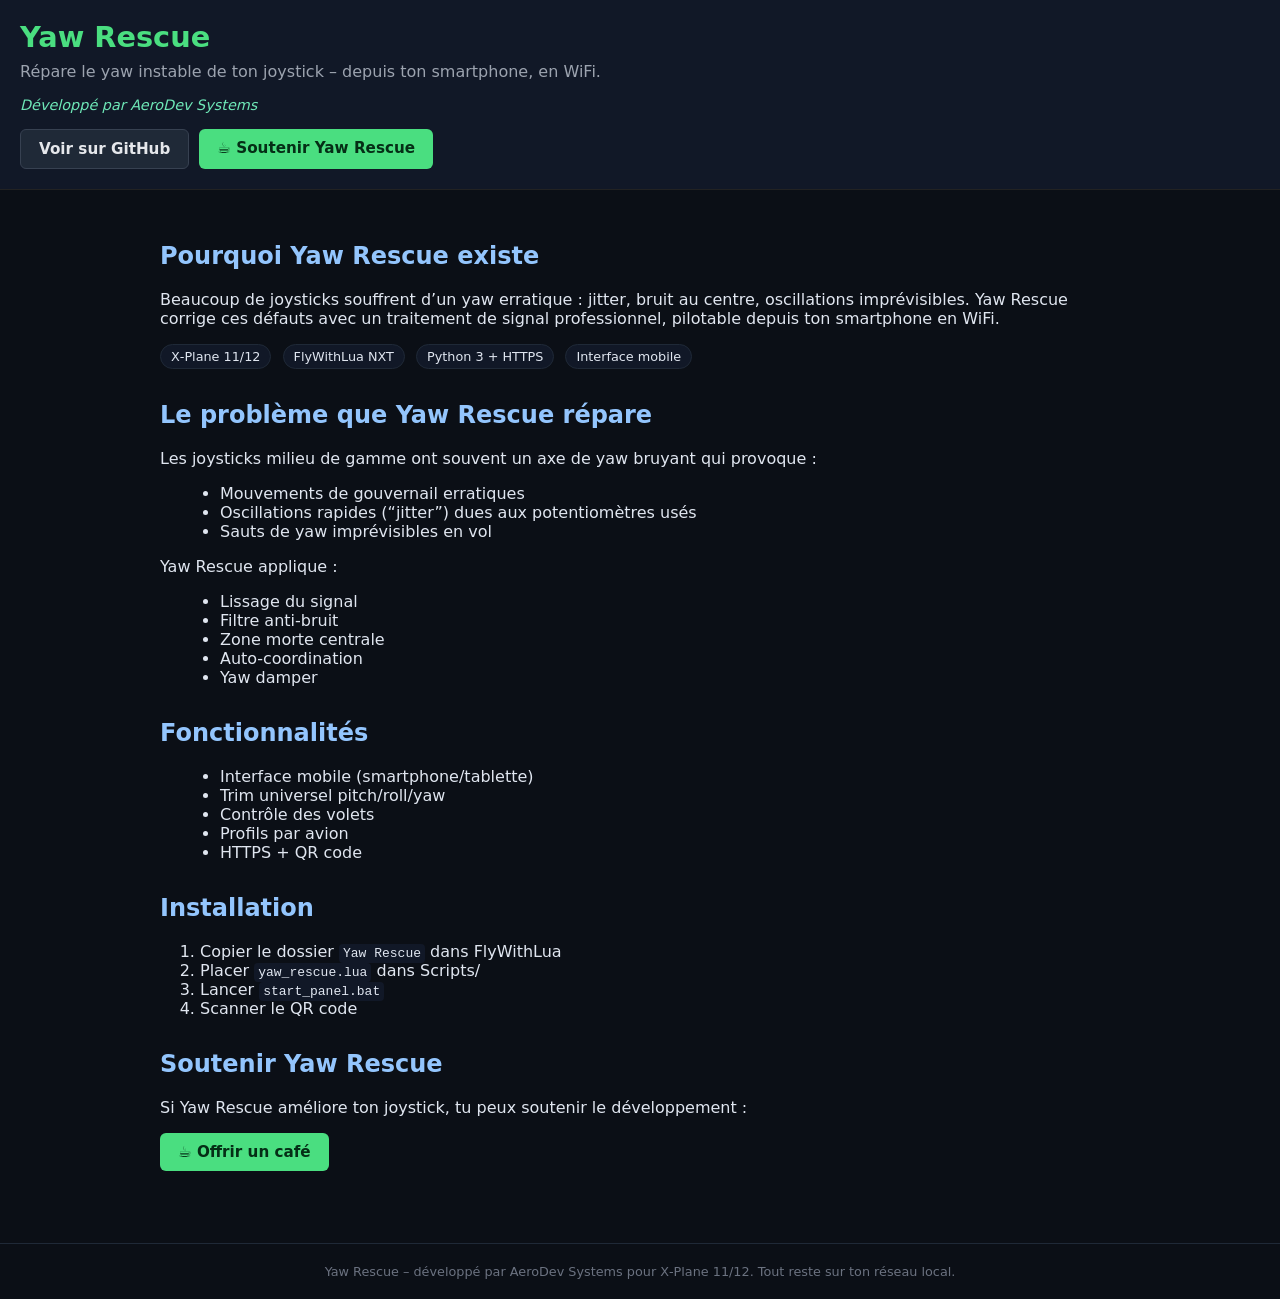
==== aerodev-yawrescue.html @ 23e7c1c9 "Add files via upload" ====
<!DOCTYPE html>
<html lang="fr">
<head>
  <meta charset="UTF-8">
  <title>Yaw Rescue – Répare le Yaw de ton Joystick</title>
  <meta name="viewport" content="width=device-width, initial-scale=1">
  <style>
    body { background:#0b0f16; color:#e0e6f0; font-family:system-ui, sans-serif; margin:0; }
    header { padding:20px; border-bottom:1px solid #222; background:#111827; }
    h1 { margin:0; font-size:1.8rem; color:#4ade80; }
    h2 { margin-top:2rem; color:#93c5fd; }
    .tagline { margin-top:8px; color:#9ca3af; }
    .devbrand { margin-top:4px; font-size:0.9rem; color:#6ee7b7; font-style:italic; }
    main { max-width:960px; margin:0 auto; padding:20px; }
    section { margin-bottom:32px; }
    .btn-row { margin-top:16px; display:flex; flex-wrap:wrap; gap:10px; }
    .btn {
      display:inline-block; padding:10px 18px; border-radius:6px;
      text-decoration:none; font-weight:600; font-size:0.95rem;
    }
    .btn-primary { background:#4ade80; color:#052e16; }
    .btn-secondary { background:#1f2937; color:#e5e7eb; border:1px solid #374151; }
    .pill { display:inline-block; padding:4px 10px; border-radius:999px;
      background:#111827; border:1px solid #1f2937; font-size:0.8rem; margin-right:6px;
    }
    ul { margin-left:20px; }
    code { background:#111827; padding:2px 4px; border-radius:4px; }
    footer { padding:20px; text-align:center; font-size:0.8rem; color:#6b7280; border-top:1px solid #1f2937; margin-top:20px; }
  </style>
</head>
<body>
<header>
  <h1>Yaw Rescue</h1>
  <p class="tagline">Répare le yaw instable de ton joystick – depuis ton smartphone, en WiFi.</p>
  <p class="devbrand">Développé par AeroDev Systems</p>
  <div class="btn-row">
    <a href="https://github.com/nonodev38/yaw-rescue" class="btn btn-secondary">Voir sur GitHub</a>
    <a href="https://buymeacoffee.com/aerodevsystems" class="btn btn-primary">☕ Soutenir Yaw Rescue</a>
  </div>
</header>
<main>

<section>
  <h2>Pourquoi Yaw Rescue existe</h2>
  <p>Beaucoup de joysticks souffrent d’un yaw erratique : jitter, bruit au centre, oscillations imprévisibles. Yaw Rescue corrige ces défauts avec un traitement de signal professionnel, pilotable depuis ton smartphone en WiFi.</p>
  <div>
    <span class="pill">X‑Plane 11/12</span>
    <span class="pill">FlyWithLua NXT</span>
    <span class="pill">Python 3 + HTTPS</span>
    <span class="pill">Interface mobile</span>
  </div>
</section>

<section>
  <h2>Le problème que Yaw Rescue répare</h2>
  <p>Les joysticks milieu de gamme ont souvent un axe de yaw bruyant qui provoque :</p>
  <ul>
    <li>Mouvements de gouvernail erratiques</li>
    <li>Oscillations rapides (“jitter”) dues aux potentiomètres usés</li>
    <li>Sauts de yaw imprévisibles en vol</li>
  </ul>
  <p>Yaw Rescue applique :</p>
  <ul>
    <li>Lissage du signal</li>
    <li>Filtre anti‑bruit</li>
    <li>Zone morte centrale</li>
    <li>Auto‑coordination</li>
    <li>Yaw damper</li>
  </ul>
</section>

<section>
  <h2>Fonctionnalités</h2>
  <ul>
    <li>Interface mobile (smartphone/tablette)</li>
    <li>Trim universel pitch/roll/yaw</li>
    <li>Contrôle des volets</li>
    <li>Profils par avion</li>
    <li>HTTPS + QR code</li>
  </ul>
</section>

<section>
  <h2>Installation</h2>
  <ol>
    <li>Copier le dossier <code>Yaw Rescue</code> dans FlyWithLua</li>
    <li>Placer <code>yaw_rescue.lua</code> dans Scripts/</li>
    <li>Lancer <code>start_panel.bat</code></li>
    <li>Scanner le QR code</li>
  </ol>
</section>

<section>
  <h2>Soutenir Yaw Rescue</h2>
  <p>Si Yaw Rescue améliore ton joystick, tu peux soutenir le développement :</p>
  <a href="https://buymeacoffee.com/aerodevsystems" class="btn btn-primary">☕ Offrir un café</a>
</section>

</main>
<footer>
  Yaw Rescue – développé par AeroDev Systems pour X‑Plane 11/12. Tout reste sur ton réseau local.
</footer>
</body>
</html>
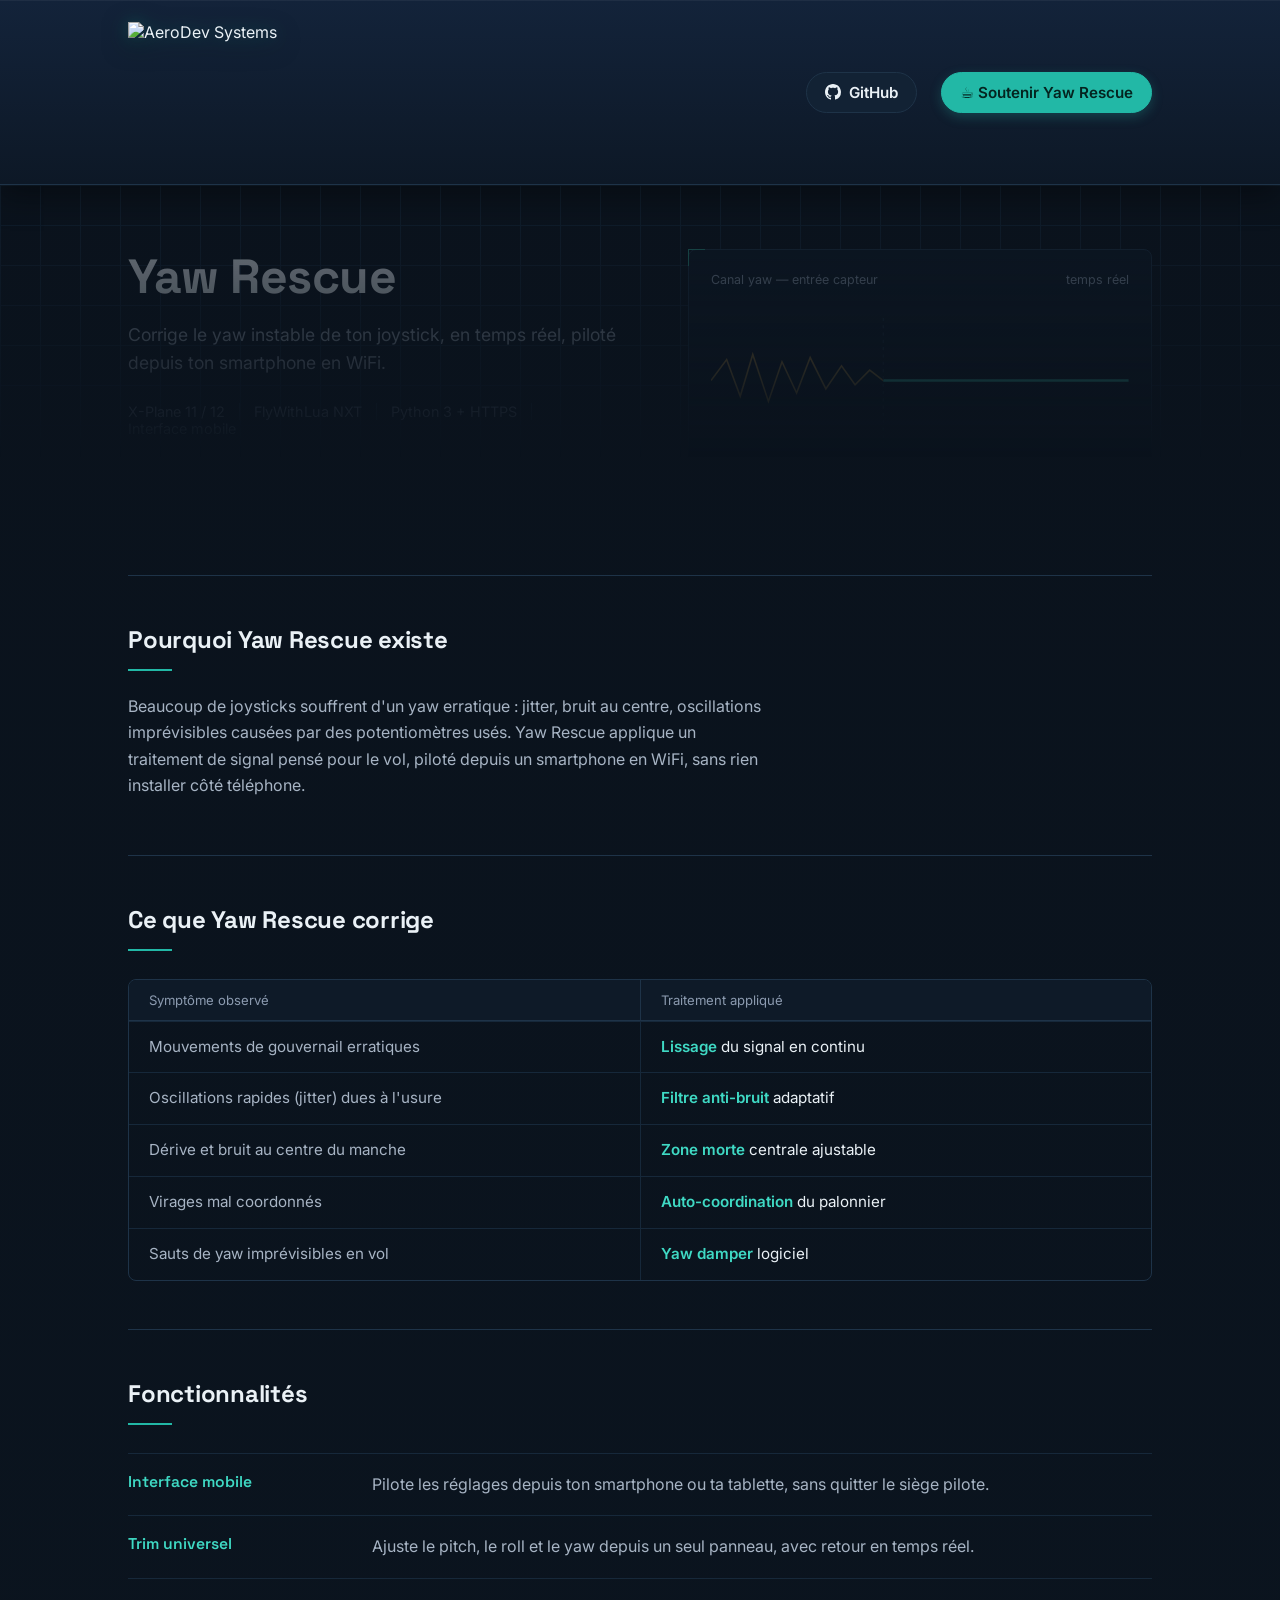
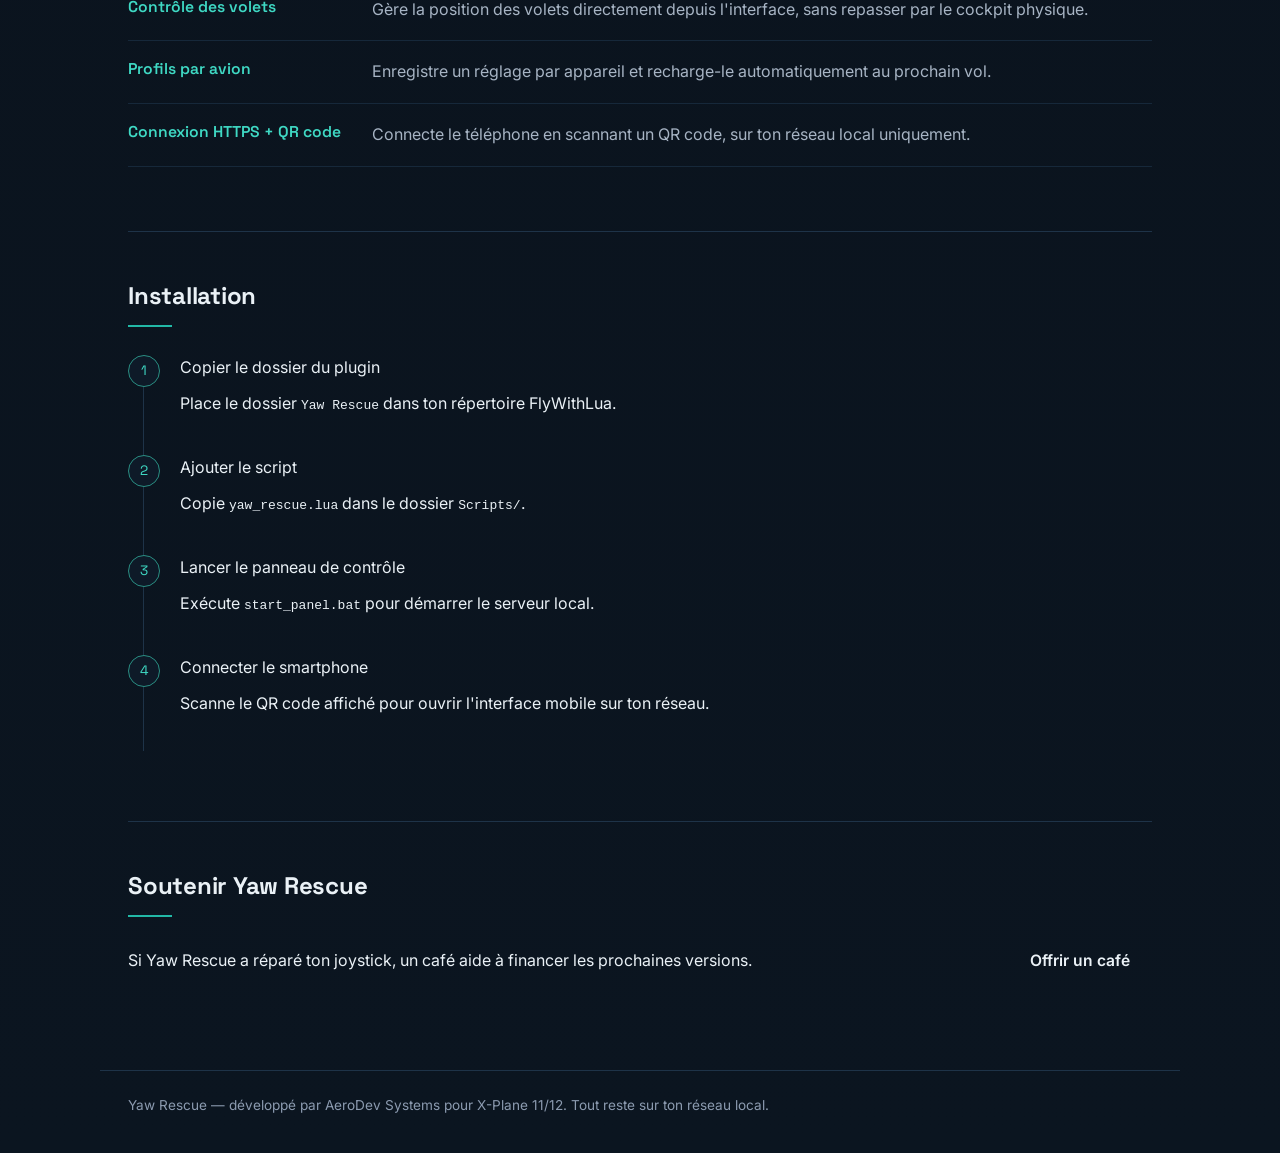
==== commit 9ee26383: "Update aerodev-yawrescue.html" ====
--- a/aerodev-yawrescue.html
+++ b/aerodev-yawrescue.html
@@ -1,104 +1,587 @@
 <!DOCTYPE html>
 <html lang="fr">
 <head>
-  <meta charset="UTF-8">
-  <title>Yaw Rescue – Répare le Yaw de ton Joystick</title>
-  <meta name="viewport" content="width=device-width, initial-scale=1">
-  <style>
-    body { background:#0b0f16; color:#e0e6f0; font-family:system-ui, sans-serif; margin:0; }
-    header { padding:20px; border-bottom:1px solid #222; background:#111827; }
-    h1 { margin:0; font-size:1.8rem; color:#4ade80; }
-    h2 { margin-top:2rem; color:#93c5fd; }
-    .tagline { margin-top:8px; color:#9ca3af; }
-    .devbrand { margin-top:4px; font-size:0.9rem; color:#6ee7b7; font-style:italic; }
-    main { max-width:960px; margin:0 auto; padding:20px; }
-    section { margin-bottom:32px; }
-    .btn-row { margin-top:16px; display:flex; flex-wrap:wrap; gap:10px; }
-    .btn {
-      display:inline-block; padding:10px 18px; border-radius:6px;
-      text-decoration:none; font-weight:600; font-size:0.95rem;
+<meta charset="UTF-8">
+<title>Yaw Rescue – AeroDev Systems</title>
+<meta name="viewport" content="width=device-width, initial-scale=1">
+<meta name="description" content="Yaw Rescue corrige le yaw instable des joysticks pour X-Plane 11/12, piloté depuis un smartphone en WiFi.">
+<link rel="preconnect" href="https://fonts.googleapis.com">
+<link rel="preconnect" href="https://fonts.gstatic.com" crossorigin>
+<link href="https://fonts.googleapis.com/css2?family=Space+Grotesk:wght@500;600;700&family=Inter:wght@400;500;600&display=swap" rel="stylesheet">
+
+<style>
+  :root{
+    --bg-deep:#0a121c;
+    --bg-panel:#0e1a28;
+    --bg-panel-raised:#122234;
+    --line:#1e3348;
+    --line-soft:#16283a;
+    --teal:#22b8a6;
+    --teal-bright:#3fd9c4;
+    --teal-dim:#2a8f83;
+    --ink:#eaf1f6;
+    --muted:#a7b4c4;
+    --muted-dim:#8c9bb0;
+    --radius:6px;
+  }
+
+  *{ box-sizing:border-box; }
+
+  html{ scroll-behavior:smooth; }
+
+  body{
+    margin:0;
+    font-family:'Inter', system-ui, sans-serif;
+    background:linear-gradient(180deg, var(--bg-deep) 0%, #0b1520 100%);
+    color:var(--ink);
+    -webkit-font-smoothing:antialiased;
+  }
+
+  .grid-bg{
+    background-image:
+      linear-gradient(var(--line-soft) 1px, transparent 1px),
+      linear-gradient(90deg, var(--line-soft) 1px, transparent 1px);
+    background-size:40px 40px;
+    -webkit-mask-image:linear-gradient(180deg, rgba(0,0,0,0.5), transparent 70%);
+            mask-image:linear-gradient(180deg, rgba(0,0,0,0.5), transparent 70%);
+  }
+
+  a{ color:inherit; }
+
+  :focus-visible{
+    outline:2px solid var(--teal-bright);
+    outline-offset:3px;
+  }
+
+  h1,h2,h3{
+    font-family:'Space Grotesk', 'Inter', sans-serif;
+    letter-spacing:-0.01em;
+  }
+
+  .wrap{
+    max-width:1080px;
+    margin:0 auto;
+    padding:0 28px;
+  }
+
+  /* ---------- masthead ---------- */
+  .masthead{
+    position:relative;
+    z-index:10;
+    border-bottom:1px solid var(--line);
+    background:linear-gradient(180deg, #13233a 0%, #0d1826 100%);
+    box-shadow:inset 0 1px 0 rgba(255,255,255,0.05), 0 12px 28px rgba(0,0,0,0.35);
+  }
+  .masthead-inner{
+    display:flex;
+    align-items:center;
+    justify-content:space-between;
+    padding:22px 28px;
+    max-width:1080px;
+    margin:0 auto;
+  }
+  .masthead img{
+    height:140px; /* LOGO 2x PLUS GRAND */
+    width:auto;
+    display:block;
+    filter:drop-shadow(0 6px 12px rgba(0,0,0,0.5)) drop-shadow(0 0 8px rgba(34,184,166,0.28));
+  }
+  .masthead nav{
+    display:flex;
+    gap:24px;
+    align-items:center;
+    color:var(--ink);
+  }
+  .masthead nav a{
+    display:inline-flex;
+    align-items:center;
+    gap:8px;
+    text-decoration:none;
+    color:var(--ink);
+    font-size:0.95rem;
+    font-weight:600;
+    background:var(--bg-panel-raised);
+    border:1px solid var(--line);
+    border-radius:999px;
+    padding:10px 18px;
+    transition:background .15s ease, border-color .15s ease, color .15s ease, transform .15s ease, box-shadow .15s ease;
+  }
+  .masthead nav a:hover{
+    color:#04241f;
+    background:var(--teal-bright);
+    border-color:var(--teal-bright);
+    transform:translateY(-1px);
+    box-shadow:0 6px 16px rgba(34,184,166,0.28);
+  }
+
+  /* ---------- support button in header ---------- */
+  .masthead .btn-primary{
+    display:inline-flex;
+    align-items:center;
+    gap:8px;
+    text-decoration:none;
+    font-size:0.95rem;
+    font-weight:600;
+    padding:10px 18px;
+    border-radius:999px;
+    background:var(--teal);
+    color:#04241f;
+    border:1px solid var(--teal);
+    box-shadow:0 4px 12px rgba(34,184,166,0.25);
+    transition:background .15s ease, border-color .15s ease, transform .15s ease;
+    animation:btn-pulse 2.4s ease-in-out infinite;
+  }
+  .masthead .btn-primary:hover{
+    background:var(--teal-bright);
+    border-color:var(--teal-bright);
+    transform:translateY(-1px);
+    animation-play-state:paused;
+  }
+  .masthead .btn-primary:active{
+    transform:translateY(0);
+  }
+
+  @keyframes btn-pulse{
+    0%, 100%{
+      box-shadow:0 4px 12px rgba(34,184,166,0.25), 0 0 0 0 rgba(34,184,166,0.45);
     }
-    .btn-primary { background:#4ade80; color:#052e16; }
-    .btn-secondary { background:#1f2937; color:#e5e7eb; border:1px solid #374151; }
-    .pill { display:inline-block; padding:4px 10px; border-radius:999px;
-      background:#111827; border:1px solid #1f2937; font-size:0.8rem; margin-right:6px;
+    50%{
+      box-shadow:0 4px 16px rgba(34,184,166,0.45), 0 0 0 9px rgba(34,184,166,0);
     }
-    ul { margin-left:20px; }
-    code { background:#111827; padding:2px 4px; border-radius:4px; }
-    footer { padding:20px; text-align:center; font-size:0.8rem; color:#6b7280; border-top:1px solid #1f2937; margin-top:20px; }
-  </style>
+  }
+
+  @media (max-width:640px){
+    .masthead-inner{
+      flex-wrap:wrap;
+      gap:14px;
+      justify-content:center;
+      text-align:center;
+    }
+  }
+
+  /* ---------- hero ---------- */
+  .hero{
+    position:relative;
+    padding:64px 0 56px;
+    overflow:hidden;
+  }
+  .hero-grid{
+    display:grid;
+    grid-template-columns:1.05fr 0.95fr;
+    gap:48px;
+    align-items:center;
+    position:relative;
+  }
+  .hero h1{
+    font-size:clamp(2.2rem, 4vw, 3rem);
+    line-height:1.05;
+    margin:0 0 18px;
+    color:var(--ink);
+  }
+  .hero .tagline{
+    font-size:1.1rem;
+    line-height:1.6;
+    color:var(--muted);
+    max-width:46ch;
+    margin:0 0 26px;
+  }
+
+  .tag-row{
+    display:flex;
+    flex-wrap:wrap;
+    align-items:center;
+    gap:0;
+    margin-bottom:34px;
+    font-size:0.9rem;
+    color:var(--muted-dim);
+  }
+  .tag-row span{
+    padding:0 14px 0 0;
+    margin-right:14px;
+    border-right:1px solid var(--line);
+  }
+  .tag-row span:last-child{
+    border-right:none;
+  }
+
+  .btn-row{
+    display:flex;
+    gap:14px;
+    flex-wrap:wrap;
+  }
+  .btn{
+    display:inline-flex;
+    align-items:center;
+    gap:8px;
+    padding:12px 22px;
+    border-radius:var(--radius);
+    text-decoration:none;
+    font-weight:600;
+    font-size:0.98rem;
+    font-family:'Inter', sans-serif;
+    transition:transform .15s ease, background .15s ease, border-color .15s ease;
+  }
+  .btn-secondary{
+    background:transparent;
+    color:var(--ink);
+    border:1px solid var(--line);
+  }
+  .btn-secondary:hover{
+    border-color:var(--teal-dim);
+    color:var(--teal-bright);
+  }
+
+  /* HUD panel */
+  .hud{
+    position:relative;
+    border:1px solid var(--line);
+    background:var(--bg-panel);
+    border-radius:8px;
+    padding:22px 22px 18px;
+  }
+  .hud::before, .hud::after{
+    content:"";
+    position:absolute;
+    width:16px;
+    height:16px;
+    border:1.5px solid var(--teal-dim);
+  }
+  .hud::before{
+    top:-1px; left:-1px;
+    border-right:none; border-bottom:none;
+  }
+  .hud::after{
+    bottom:-1px; right:-1px;
+    border-left:none; border-top:none;
+  }
+  .hud-label{
+    display:flex;
+    justify-content:space-between;
+    font-size:0.78rem;
+    color:var(--muted-dim);
+    margin-bottom:10px;
+  }
+  .hud svg{ display:block; width:100%; height:auto; }
+
+  .hud-caption{
+    display:flex;
+    justify-content:space-between;
+    font-size:0.78rem;
+    color:var(--muted-dim);
+    margin-top:10px;
+    padding-top:10px;
+    border-top:1px solid var(--line-soft);
+  }
+  .hud-caption b{ color:var(--teal-bright); font-weight:600; }
+
+  .chart-line-raw{
+    stroke:#d9a949;
+    opacity:0.8;
+  }
+  .chart-line-fixed{
+    stroke:var(--teal-bright);
+    stroke-dasharray:600;
+    stroke-dashoffset:600;
+    animation:draw 1.6s ease forwards .3s;
+  }
+  @keyframes draw{ to{ stroke-dashoffset:0; } }
+
+  main{
+    max-width:1080px;
+    margin:0 auto;
+    padding:0 28px 40px;
+  }
+
+  section{
+    padding:48px 0;
+    border-top:1px solid var(--line);
+  }
+  section h2{
+    font-size:1.5rem;
+    margin:0 0 8px;
+    color:var(--ink);
+  }
+  section h2 .rule{
+    display:block;
+    width:44px;
+    height:2px;
+    background:var(--teal);
+    margin-top:14px;
+    margin-bottom:22px;
+  }
+  section > p.lead{
+    color:var(--muted);
+    max-width:64ch;
+    line-height:1.65;
+    margin:0 0 8px;
+  }
+
+  /* table */
+  .spec-table{
+    display:grid;
+    grid-template-columns:1fr 1fr;
+    margin-top:28px;
+    border:1px solid var(--line);
+    border-radius:8px;
+    overflow:hidden;
+  }
+  .col-head{
+    padding:12px 20px;
+    font-size:0.82rem;
+    color:var(--muted-dim);
+    background:var(--bg-panel);
+    border-bottom:1px solid var(--line);
+  }
+  .col-head.right{ border-left:1px solid var(--line); }
+  .spec-cell{
+    padding:14px 20px;
+    font-size:0.95rem;
+    line-height:1.5;
+    border-top:1px solid var(--line-soft);
+  }
+  .spec-cell.symptom{ color:var(--muted); }
+  .spec-cell.fix{
+    color:var(--ink);
+    border-left:1px solid var(--line-soft);
+  }
+  .spec-cell.fix b{ color:var(--teal-bright); font-weight:600; }
+
+  /* features */
+  .feature-list{
+    margin-top:28px;
+    border-top:1px solid var(--line-soft);
+  }
+  .feature-row{
+    display:grid;
+    grid-template-columns:220px 1fr;
+    gap:24px;
+    padding:18px 0;
+    border-bottom:1px solid var(--line-soft);
+  }
+  .feature-row dt{
+    font-weight:600;
+    font-family:'Space Grotesk', sans-serif;
+    color:var(--teal-bright);
+    font-size:0.98rem;
+  }
+  .feature-row dd{
+    margin:0;
+    color:var(--muted);
+    line-height:1.6;
+  }
+
+  /* steps */
+  .steps{
+    margin-top:30px;
+    list-style:none;
+    padding:0;
+    position:relative;
+  }
+  .steps::before{
+    content:"";
+    position:absolute;
+    left:15px;
+    top:6px;
+    bottom:6px;
+    width:1px;
+    background:var(--line);
+  }
+  .steps li{
+    position:relative;
+    padding:0 0 28px 52px;
+  }
+  .steps .num{
+    position:absolute;
+    left:0; top:-2px;
+    width:32px; height:32px;
+    border:1px solid var(--teal-dim);
+    border-radius:50%;
+    background:var(--bg-panel);
+    display:flex;
+    align-items:center;
+    justify-content:center;
+    font-family:'Space Grotesk', sans-serif;
+    font-size:0.85rem;
+    color:var(--teal-bright);
+  }
+
+  /* support */
+  .support-row{
+    display:flex;
+    align-items:center;
+    justify-content:space-between;
+    gap:24px;
+    flex-wrap:wrap;
+    margin-top:20px;
+  }
+
+  footer{
+    border-top:1px solid var(--line);
+    padding:26px 28px 40px;
+    max-width:1080px;
+    margin:0 auto;
+  }
+  footer p{
+    font-size:0.85rem;
+    color:var(--muted-dim);
+    margin:0;
+  }
+
+</style>
 </head>
+
 <body>
-<header>
-  <h1>Yaw Rescue</h1>
-  <p class="tagline">Répare le yaw instable de ton joystick – depuis ton smartphone, en WiFi.</p>
-  <p class="devbrand">Développé par AeroDev Systems</p>
-  <div class="btn-row">
-    <a href="https://github.com/nonodev38/yaw-rescue" class="btn btn-secondary">Voir sur GitHub</a>
-    <a href="https://buymeacoffee.com/aerodevsystems" class="btn btn-primary">☕ Soutenir Yaw Rescue</a>
+
+<!-- HEADER -->
+<div class="masthead">
+  <div class="masthead-inner">
+    <img src="logo.png" alt="AeroDev Systems">
+    <nav>
+      <a href="https://github.com/nonodev38/yaw-rescue">
+        <svg viewBox="0 0 16 16" width="16" height="16" fill="currentColor" aria-hidden="true"><path d="M8 0C3.58 0 0 3.58 0 8c0 3.54 2.29 6.53 5.47 7.59.4.07.55-.17.55-.38 0-.19-.01-.82-.01-1.49-2.01.37-2.53-.49-2.69-.94-.09-.23-.48-.94-.82-1.13-.28-.15-.68-.52-.01-.53.63-.01 1.08.58 1.23.82.72 1.21 1.87.87 2.33.66.07-.52.28-.87.51-1.07-1.78-.2-3.64-.89-3.64-3.95 0-.87.31-1.59.82-2.15-.08-.2-.36-1.02.08-2.12 0 0 .67-.21 2.2.82.64-.18 1.32-.27 2-.27s1.36.09 2 .27c1.53-1.04 2.2-.82 2.2-.82.44 1.1.16 1.92.08 2.12.51.56.82 1.27.82 2.15 0 3.07-1.87 3.75-3.65 3.95.29.25.54.73.54 1.48 0 1.07-.01 1.93-.01 2.2 0 .21.15.46.55.38A8.01 8.01 0 0 0 16 8c0-4.42-3.58-8-8-8z"/></svg>
+        GitHub
+      </a>
+      <a href="https://buymeacoffee.com/aerodevsystems" class="btn-primary">
+        ☕ Soutenir Yaw Rescue
+      </a>
+    </nav>
   </div>
-</header>
+</div>
+
+<!-- HERO -->
+<div class="hero grid-bg">
+  <div class="wrap hero-grid">
+    <div>
+      <h1>Yaw Rescue</h1>
+      <p class="tagline">Corrige le yaw instable de ton joystick, en temps réel, piloté depuis ton smartphone en WiFi.</p>
+
+      <div class="tag-row">
+        <span>X-Plane 11 / 12</span>
+        <span>FlyWithLua NXT</span>
+        <span>Python 3 + HTTPS</span>
+        <span>Interface mobile</span>
+      </div>
+
+      <div class="btn-row">
+        <a href="https://github.com/nonodev38/yaw-rescue" class="btn btn-secondary">Voir sur GitHub</a>
+      </div>
+    </div>
+
+    <div class="hud">
+      <div class="hud-label">
+        <span>Canal yaw — entrée capteur</span>
+        <span>temps réel</span>
+      </div>
+      <svg viewBox="0 0 400 160" preserveAspectRatio="none">
+        <path class="chart-line-raw" d="M0,80 L15,60 L28,95 L40,55 L55,100 L68,62 L82,92 L95,58 L110,88 L125,66 L138,84 L152,70 L165,80"
+              fill="none" stroke-width="1.5"/>
+        <path class="chart-line-fixed" d="M165,80 C 200,80 220,80 400,80"
+              fill="none" stroke-width="2.5"/>
+        <line x1="165" y1="20" x2="165" y2="140" stroke="#22384c" stroke-width="1" stroke-dasharray="3 4"/>
+      </svg>
+      <div class="hud-caption">
+        <span>Signal brut</span>
+        <b>Sortie Yaw Rescue</b>
+      </div>
+    </div>
+  </div>
+</div>
+
 <main>
 
 <section>
-  <h2>Pourquoi Yaw Rescue existe</h2>
-  <p>Beaucoup de joysticks souffrent d’un yaw erratique : jitter, bruit au centre, oscillations imprévisibles. Yaw Rescue corrige ces défauts avec un traitement de signal professionnel, pilotable depuis ton smartphone en WiFi.</p>
-  <div>
-    <span class="pill">X‑Plane 11/12</span>
-    <span class="pill">FlyWithLua NXT</span>
-    <span class="pill">Python 3 + HTTPS</span>
-    <span class="pill">Interface mobile</span>
+  <h2>Pourquoi Yaw Rescue existe<span class="rule"></span></h2>
+  <p class="lead">Beaucoup de joysticks souffrent d'un yaw erratique : jitter, bruit au centre, oscillations imprévisibles causées par des potentiomètres usés. Yaw Rescue applique un traitement de signal pensé pour le vol, piloté depuis un smartphone en WiFi, sans rien installer côté téléphone.</p>
+</section>
+
+<section>
+  <h2>Ce que Yaw Rescue corrige<span class="rule"></span></h2>
+  <div class="spec-table">
+    <div class="col-head">Symptôme observé</div>
+    <div class="col-head right">Traitement appliqué</div>
+
+    <div class="spec-cell symptom">Mouvements de gouvernail erratiques</div>
+    <div class="spec-cell fix"><b>Lissage</b> du signal en continu</div>
+
+    <div class="spec-cell symptom">Oscillations rapides (jitter) dues à l'usure</div>
+    <div class="spec-cell fix"><b>Filtre anti-bruit</b> adaptatif</div>
+
+    <div class="spec-cell symptom">Dérive et bruit au centre du manche</div>
+    <div class="spec-cell fix"><b>Zone morte</b> centrale ajustable</div>
+
+    <div class="spec-cell symptom">Virages mal coordonnés</div>
+    <div class="spec-cell fix"><b>Auto-coordination</b> du palonnier</div>
+
+    <div class="spec-cell symptom">Sauts de yaw imprévisibles en vol</div>
+    <div class="spec-cell fix"><b>Yaw damper</b> logiciel</div>
   </div>
 </section>
 
 <section>
-  <h2>Le problème que Yaw Rescue répare</h2>
-  <p>Les joysticks milieu de gamme ont souvent un axe de yaw bruyant qui provoque :</p>
-  <ul>
-    <li>Mouvements de gouvernail erratiques</li>
-    <li>Oscillations rapides (“jitter”) dues aux potentiomètres usés</li>
-    <li>Sauts de yaw imprévisibles en vol</li>
-  </ul>
-  <p>Yaw Rescue applique :</p>
-  <ul>
-    <li>Lissage du signal</li>
-    <li>Filtre anti‑bruit</li>
-    <li>Zone morte centrale</li>
-    <li>Auto‑coordination</li>
-    <li>Yaw damper</li>
-  </ul>
+  <h2>Fonctionnalités<span class="rule"></span></h2>
+  <dl class="feature-list">
+    <div class="feature-row">
+      <dt>Interface mobile</dt>
+      <dd>Pilote les réglages depuis ton smartphone ou ta tablette, sans quitter le siège pilote.</dd>
+    </div>
+    <div class="feature-row">
+      <dt>Trim universel</dt>
+      <dd>Ajuste le pitch, le roll et le yaw depuis un seul panneau, avec retour en temps réel.</dd>
+    </div>
+    <div class="feature-row">
+      <dt>Contrôle des volets</dt>
+      <dd>Gère la position des volets directement depuis l'interface, sans repasser par le cockpit physique.</dd>
+    </div>
+    <div class="feature-row">
+      <dt>Profils par avion</dt>
+      <dd>Enregistre un réglage par appareil et recharge-le automatiquement au prochain vol.</dd>
+    </div>
+    <div class="feature-row">
+      <dt>Connexion HTTPS + QR code</dt>
+      <dd>Connecte le téléphone en scannant un QR code, sur ton réseau local uniquement.</dd>
+    </div>
+  </dl>
 </section>
 
 <section>
-  <h2>Fonctionnalités</h2>
-  <ul>
-    <li>Interface mobile (smartphone/tablette)</li>
-    <li>Trim universel pitch/roll/yaw</li>
-    <li>Contrôle des volets</li>
-    <li>Profils par avion</li>
-    <li>HTTPS + QR code</li>
-  </ul>
-</section>
-
-<section>
-  <h2>Installation</h2>
-  <ol>
-    <li>Copier le dossier <code>Yaw Rescue</code> dans FlyWithLua</li>
-    <li>Placer <code>yaw_rescue.lua</code> dans Scripts/</li>
-    <li>Lancer <code>start_panel.bat</code></li>
-    <li>Scanner le QR code</li>
+  <h2>Installation<span class="rule"></span></h2>
+  <ol class="steps">
+    <li>
+      <span class="num">1</span>
+      <div class="step-title">Copier le dossier du plugin</div>
+      <p>Place le dossier <code>Yaw Rescue</code> dans ton répertoire FlyWithLua.</p>
+    </li>
+    <li>
+      <span class="num">2</span>
+      <div class="step-title">Ajouter le script</div>
+      <p>Copie <code>yaw_rescue.lua</code> dans le dossier <code>Scripts/</code>.</p>
+    </li>
+    <li>
+      <span class="num">3</span>
+      <div class="step-title">Lancer le panneau de contrôle</div>
+      <p>Exécute <code>start_panel.bat</code> pour démarrer le serveur local.</p>
+    </li>
+    <li>
+      <span class="num">4</span>
+      <div class="step-title">Connecter le smartphone</div>
+      <p>Scanne le QR code affiché pour ouvrir l'interface mobile sur ton réseau.</p>
+    </li>
   </ol>
 </section>
 
 <section>
-  <h2>Soutenir Yaw Rescue</h2>
-  <p>Si Yaw Rescue améliore ton joystick, tu peux soutenir le développement :</p>
-  <a href="https://buymeacoffee.com/aerodevsystems" class="btn btn-primary">☕ Offrir un café</a>
+  <h2>Soutenir Yaw Rescue<span class="rule"></span></h2>
+  <div class="support-row">
+    <p class="lead" style="margin:0;">Si Yaw Rescue a réparé ton joystick, un café aide à financer les prochaines versions.</p>
+    <a href="https://buymeacoffee.com/aerodevsystems" class="btn btn-primary">Offrir un café</a>
+  </div>
 </section>
 
 </main>
+
 <footer>
-  Yaw Rescue – développé par AeroDev Systems pour X‑Plane 11/12. Tout reste sur ton réseau local.
+  <p>Yaw Rescue — développé par AeroDev Systems pour X-Plane 11/12. Tout reste sur ton réseau local.</p>
 </footer>
+
 </body>
 </html>
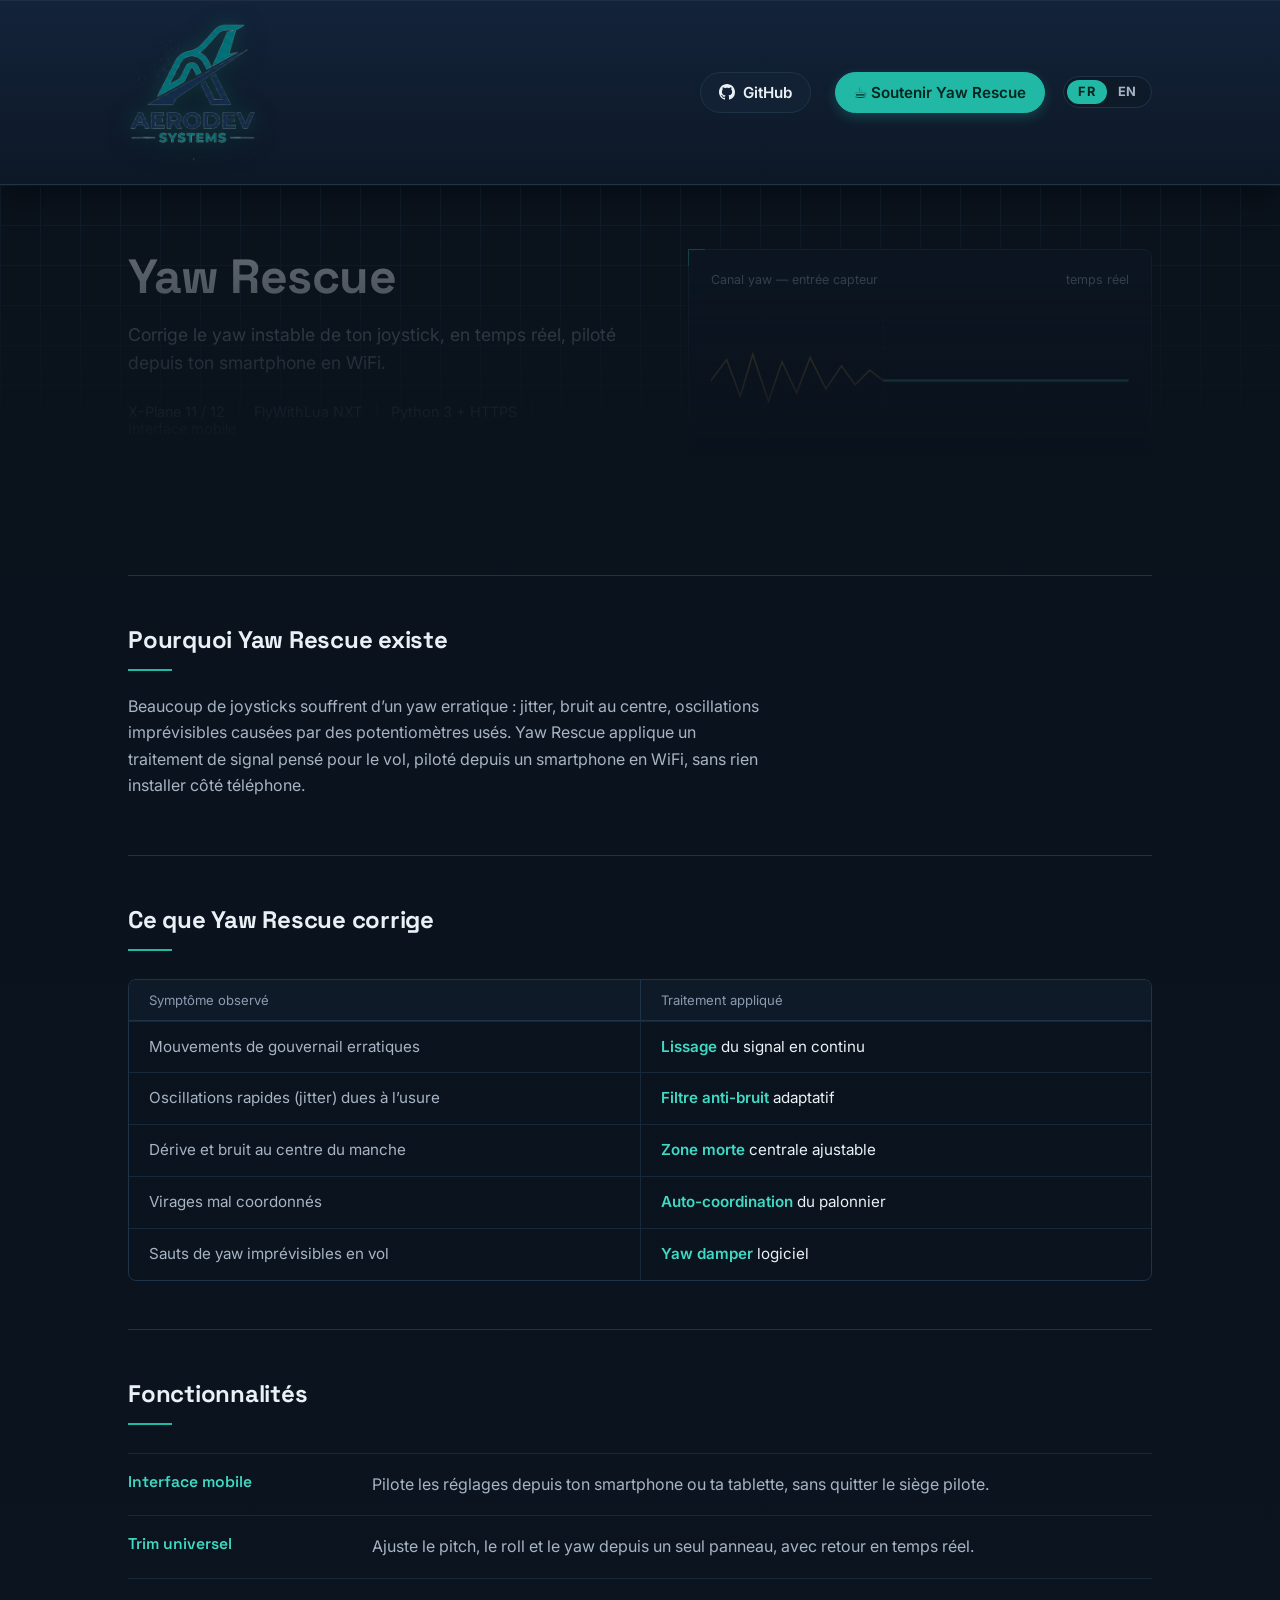
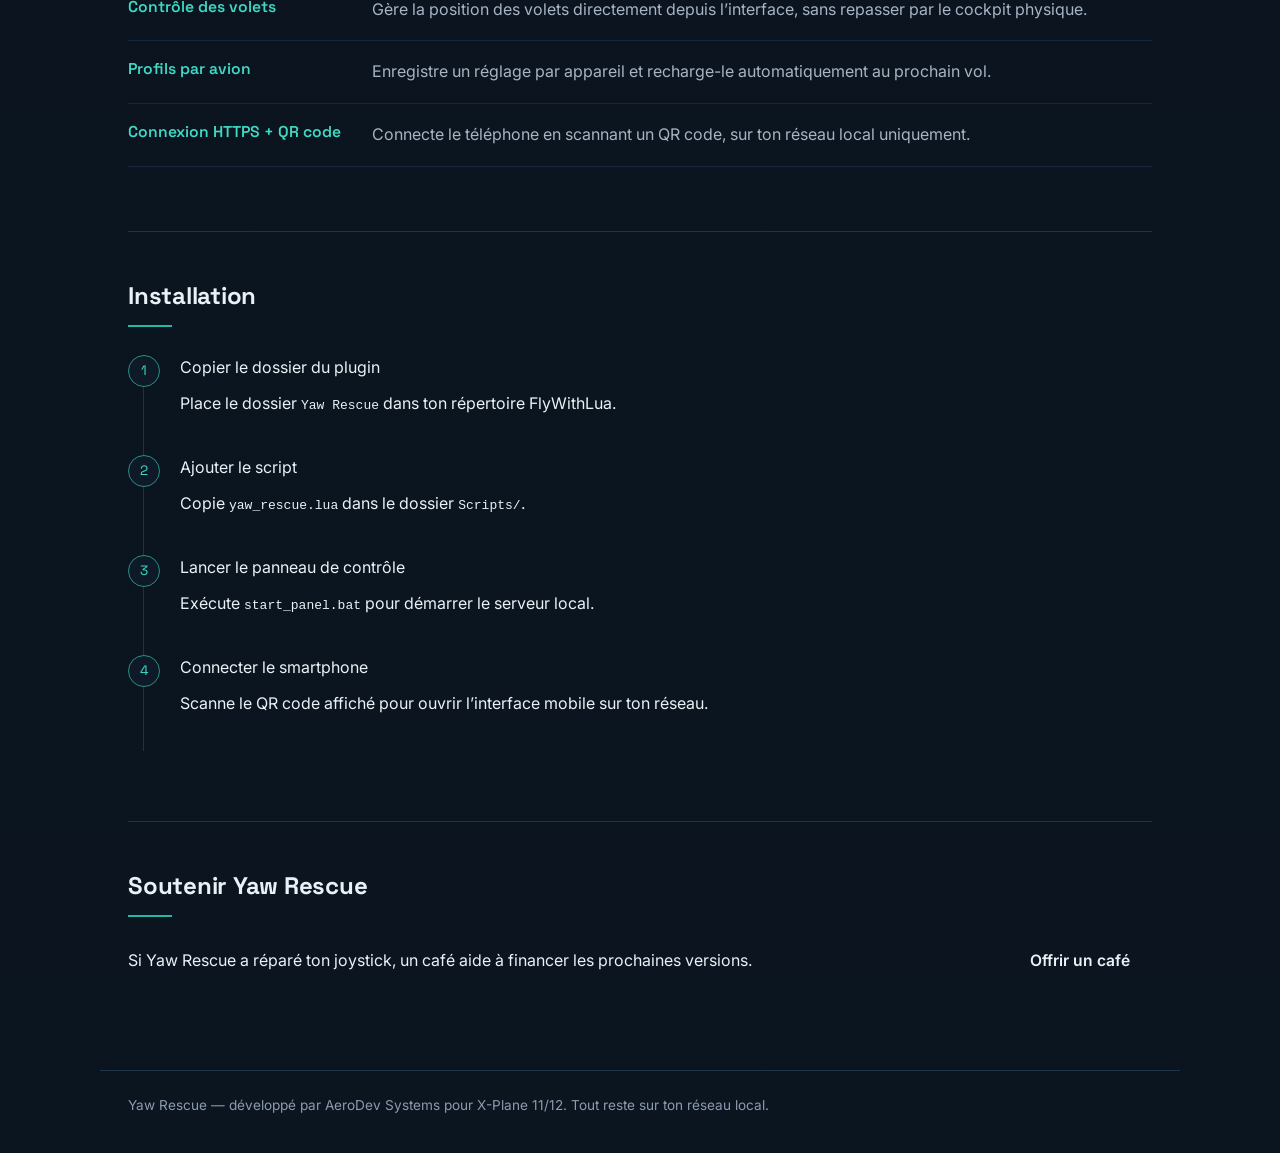
==== commit 69283e34: "Update aerodev-yawrescue.html" ====
--- a/aerodev-yawrescue.html
+++ b/aerodev-yawrescue.html
@@ -2,9 +2,9 @@
 <html lang="fr">
 <head>
 <meta charset="UTF-8">
-<title>Yaw Rescue – AeroDev Systems</title>
+<title data-i18n="docTitle">Yaw Rescue – AeroDev Systems</title>
 <meta name="viewport" content="width=device-width, initial-scale=1">
-<meta name="description" content="Yaw Rescue corrige le yaw instable des joysticks pour X-Plane 11/12, piloté depuis un smartphone en WiFi.">
+<meta name="description" data-i18n="metaDesc" data-i18n-attr="content" content="Yaw Rescue corrige le yaw instable des joysticks pour X-Plane 11/12, piloté depuis un smartphone en WiFi.">
 <link rel="preconnect" href="https://fonts.googleapis.com">
 <link rel="preconnect" href="https://fonts.gstatic.com" crossorigin>
 <link href="https://fonts.googleapis.com/css2?family=Space+Grotesk:wght@500;600;700&family=Inter:wght@400;500;600&display=swap" rel="stylesheet">
@@ -114,6 +114,42 @@
     box-shadow:0 6px 16px rgba(34,184,166,0.28);
   }
 
+  /* ---------- header actions: nav + language toggle ---------- */
+  .masthead-actions{
+    display:flex;
+    align-items:center;
+    gap:18px;
+  }
+  .lang-toggle{
+    display:flex;
+    align-items:center;
+    border:1px solid var(--line);
+    background:var(--bg-panel);
+    border-radius:999px;
+    padding:3px;
+  }
+  .lang-btn{
+    appearance:none;
+    -webkit-appearance:none;
+    border:none;
+    background:transparent;
+    color:var(--muted);
+    font-family:'Inter', sans-serif;
+    font-size:0.8rem;
+    font-weight:700;
+    letter-spacing:0.05em;
+    line-height:1;
+    padding:6px 11px;
+    border-radius:999px;
+    cursor:pointer;
+    transition:background .15s ease, color .15s ease;
+  }
+  .lang-btn:hover{ color:var(--ink); }
+  .lang-btn.active{
+    background:var(--teal);
+    color:#04241f;
+  }
+
   /* ---------- support button in header ---------- */
   .masthead .btn-primary{
     display:inline-flex;
@@ -157,6 +193,11 @@
       justify-content:center;
       text-align:center;
     }
+    .masthead-actions{
+      flex-wrap:wrap;
+      justify-content:center;
+      gap:14px;
+    }
   }
 
   /* ---------- hero ---------- */
@@ -436,15 +477,21 @@
 <div class="masthead">
   <div class="masthead-inner">
     <img src="logo.png" alt="AeroDev Systems">
+    <div class="masthead-actions">
     <nav>
       <a href="https://github.com/nonodev38/yaw-rescue">
         <svg viewBox="0 0 16 16" width="16" height="16" fill="currentColor" aria-hidden="true"><path d="M8 0C3.58 0 0 3.58 0 8c0 3.54 2.29 6.53 5.47 7.59.4.07.55-.17.55-.38 0-.19-.01-.82-.01-1.49-2.01.37-2.53-.49-2.69-.94-.09-.23-.48-.94-.82-1.13-.28-.15-.68-.52-.01-.53.63-.01 1.08.58 1.23.82.72 1.21 1.87.87 2.33.66.07-.52.28-.87.51-1.07-1.78-.2-3.64-.89-3.64-3.95 0-.87.31-1.59.82-2.15-.08-.2-.36-1.02.08-2.12 0 0 .67-.21 2.2.82.64-.18 1.32-.27 2-.27s1.36.09 2 .27c1.53-1.04 2.2-.82 2.2-.82.44 1.1.16 1.92.08 2.12.51.56.82 1.27.82 2.15 0 3.07-1.87 3.75-3.65 3.95.29.25.54.73.54 1.48 0 1.07-.01 1.93-.01 2.2 0 .21.15.46.55.38A8.01 8.01 0 0 0 16 8c0-4.42-3.58-8-8-8z"/></svg>
         GitHub
       </a>
-      <a href="https://buymeacoffee.com/aerodevsystems" class="btn-primary">
+      <a href="https://buymeacoffee.com/aerodevsystems" class="btn-primary" data-i18n="navSupport">
         ☕ Soutenir Yaw Rescue
       </a>
     </nav>
+    <div class="lang-toggle" role="group" aria-label="Langue / Language">
+      <button type="button" class="lang-btn active" data-lang="fr" aria-pressed="true">FR</button>
+      <button type="button" class="lang-btn" data-lang="en" aria-pressed="false">EN</button>
+    </div>
+    </div>
   </div>
 </div>
 
@@ -453,24 +500,24 @@
   <div class="wrap hero-grid">
     <div>
       <h1>Yaw Rescue</h1>
-      <p class="tagline">Corrige le yaw instable de ton joystick, en temps réel, piloté depuis ton smartphone en WiFi.</p>
+      <p class="tagline" data-i18n="tagline">Corrige le yaw instable de ton joystick, en temps réel, piloté depuis ton smartphone en WiFi.</p>
 
       <div class="tag-row">
-        <span>X-Plane 11 / 12</span>
-        <span>FlyWithLua NXT</span>
-        <span>Python 3 + HTTPS</span>
-        <span>Interface mobile</span>
+        <span data-i18n="tag1">X-Plane 11 / 12</span>
+        <span data-i18n="tag2">FlyWithLua NXT</span>
+        <span data-i18n="tag3">Python 3 + HTTPS</span>
+        <span data-i18n="tag4">Interface mobile</span>
       </div>
 
       <div class="btn-row">
-        <a href="https://github.com/nonodev38/yaw-rescue" class="btn btn-secondary">Voir sur GitHub</a>
+        <a href="https://github.com/nonodev38/yaw-rescue" class="btn btn-secondary" data-i18n="viewGitHub">Voir sur GitHub</a>
       </div>
     </div>
 
     <div class="hud">
       <div class="hud-label">
-        <span>Canal yaw — entrée capteur</span>
-        <span>temps réel</span>
+        <span data-i18n="hudChannel">Canal yaw — entrée capteur</span>
+        <span data-i18n="hudRealtime">temps réel</span>
       </div>
       <svg viewBox="0 0 400 160" preserveAspectRatio="none">
         <path class="chart-line-raw" d="M0,80 L15,60 L28,95 L40,55 L55,100 L68,62 L82,92 L95,58 L110,88 L125,66 L138,84 L152,70 L165,80"
@@ -480,8 +527,8 @@
         <line x1="165" y1="20" x2="165" y2="140" stroke="#22384c" stroke-width="1" stroke-dasharray="3 4"/>
       </svg>
       <div class="hud-caption">
-        <span>Signal brut</span>
-        <b>Sortie Yaw Rescue</b>
+        <span data-i18n="hudRaw">Signal brut</span>
+        <b data-i18n="hudOutput">Sortie Yaw Rescue</b>
       </div>
     </div>
   </div>
@@ -490,98 +537,258 @@
 <main>
 
 <section>
-  <h2>Pourquoi Yaw Rescue existe<span class="rule"></span></h2>
-  <p class="lead">Beaucoup de joysticks souffrent d'un yaw erratique : jitter, bruit au centre, oscillations imprévisibles causées par des potentiomètres usés. Yaw Rescue applique un traitement de signal pensé pour le vol, piloté depuis un smartphone en WiFi, sans rien installer côté téléphone.</p>
+  <h2 data-i18n="whyTitle">Pourquoi Yaw Rescue existe<span class="rule"></span></h2>
+  <p class="lead" data-i18n="whyLead">Beaucoup de joysticks souffrent d'un yaw erratique : jitter, bruit au centre, oscillations imprévisibles causées par des potentiomètres usés. Yaw Rescue applique un traitement de signal pensé pour le vol, piloté depuis un smartphone en WiFi, sans rien installer côté téléphone.</p>
 </section>
 
 <section>
-  <h2>Ce que Yaw Rescue corrige<span class="rule"></span></h2>
+  <h2 data-i18n="whatTitle">Ce que Yaw Rescue corrige<span class="rule"></span></h2>
   <div class="spec-table">
-    <div class="col-head">Symptôme observé</div>
-    <div class="col-head right">Traitement appliqué</div>
-
-    <div class="spec-cell symptom">Mouvements de gouvernail erratiques</div>
-    <div class="spec-cell fix"><b>Lissage</b> du signal en continu</div>
-
-    <div class="spec-cell symptom">Oscillations rapides (jitter) dues à l'usure</div>
-    <div class="spec-cell fix"><b>Filtre anti-bruit</b> adaptatif</div>
-
-    <div class="spec-cell symptom">Dérive et bruit au centre du manche</div>
-    <div class="spec-cell fix"><b>Zone morte</b> centrale ajustable</div>
-
-    <div class="spec-cell symptom">Virages mal coordonnés</div>
-    <div class="spec-cell fix"><b>Auto-coordination</b> du palonnier</div>
-
-    <div class="spec-cell symptom">Sauts de yaw imprévisibles en vol</div>
-    <div class="spec-cell fix"><b>Yaw damper</b> logiciel</div>
+    <div class="col-head" data-i18n="symptomHead">Symptôme observé</div>
+    <div class="col-head right" data-i18n="fixHead">Traitement appliqué</div>
+
+    <div class="spec-cell symptom" data-i18n="sym1">Mouvements de gouvernail erratiques</div>
+    <div class="spec-cell fix" data-i18n="fix1"><b>Lissage</b> du signal en continu</div>
+
+    <div class="spec-cell symptom" data-i18n="sym2">Oscillations rapides (jitter) dues à l'usure</div>
+    <div class="spec-cell fix" data-i18n="fix2"><b>Filtre anti-bruit</b> adaptatif</div>
+
+    <div class="spec-cell symptom" data-i18n="sym3">Dérive et bruit au centre du manche</div>
+    <div class="spec-cell fix" data-i18n="fix3"><b>Zone morte</b> centrale ajustable</div>
+
+    <div class="spec-cell symptom" data-i18n="sym4">Virages mal coordonnés</div>
+    <div class="spec-cell fix" data-i18n="fix4"><b>Auto-coordination</b> du palonnier</div>
+
+    <div class="spec-cell symptom" data-i18n="sym5">Sauts de yaw imprévisibles en vol</div>
+    <div class="spec-cell fix" data-i18n="fix5"><b>Yaw damper</b> logiciel</div>
   </div>
 </section>
 
 <section>
-  <h2>Fonctionnalités<span class="rule"></span></h2>
+  <h2 data-i18n="featuresTitle">Fonctionnalités<span class="rule"></span></h2>
   <dl class="feature-list">
     <div class="feature-row">
-      <dt>Interface mobile</dt>
-      <dd>Pilote les réglages depuis ton smartphone ou ta tablette, sans quitter le siège pilote.</dd>
+      <dt data-i18n="feat1t">Interface mobile</dt>
+      <dd data-i18n="feat1d">Pilote les réglages depuis ton smartphone ou ta tablette, sans quitter le siège pilote.</dd>
     </div>
     <div class="feature-row">
-      <dt>Trim universel</dt>
-      <dd>Ajuste le pitch, le roll et le yaw depuis un seul panneau, avec retour en temps réel.</dd>
+      <dt data-i18n="feat2t">Trim universel</dt>
+      <dd data-i18n="feat2d">Ajuste le pitch, le roll et le yaw depuis un seul panneau, avec retour en temps réel.</dd>
     </div>
     <div class="feature-row">
-      <dt>Contrôle des volets</dt>
-      <dd>Gère la position des volets directement depuis l'interface, sans repasser par le cockpit physique.</dd>
+      <dt data-i18n="feat3t">Contrôle des volets</dt>
+      <dd data-i18n="feat3d">Gère la position des volets directement depuis l'interface, sans repasser par le cockpit physique.</dd>
     </div>
     <div class="feature-row">
-      <dt>Profils par avion</dt>
-      <dd>Enregistre un réglage par appareil et recharge-le automatiquement au prochain vol.</dd>
+      <dt data-i18n="feat4t">Profils par avion</dt>
+      <dd data-i18n="feat4d">Enregistre un réglage par appareil et recharge-le automatiquement au prochain vol.</dd>
     </div>
     <div class="feature-row">
-      <dt>Connexion HTTPS + QR code</dt>
-      <dd>Connecte le téléphone en scannant un QR code, sur ton réseau local uniquement.</dd>
+      <dt data-i18n="feat5t">Connexion HTTPS + QR code</dt>
+      <dd data-i18n="feat5d">Connecte le téléphone en scannant un QR code, sur ton réseau local uniquement.</dd>
     </div>
   </dl>
 </section>
 
 <section>
-  <h2>Installation<span class="rule"></span></h2>
+  <h2 data-i18n="installTitle">Installation<span class="rule"></span></h2>
   <ol class="steps">
     <li>
       <span class="num">1</span>
-      <div class="step-title">Copier le dossier du plugin</div>
-      <p>Place le dossier <code>Yaw Rescue</code> dans ton répertoire FlyWithLua.</p>
+      <div class="step-title" data-i18n="inst1t">Copier le dossier du plugin</div>
+      <p data-i18n="inst1p">Place le dossier <code>Yaw Rescue</code> dans ton répertoire FlyWithLua.</p>
     </li>
     <li>
       <span class="num">2</span>
-      <div class="step-title">Ajouter le script</div>
-      <p>Copie <code>yaw_rescue.lua</code> dans le dossier <code>Scripts/</code>.</p>
+      <div class="step-title" data-i18n="inst2t">Ajouter le script</div>
+      <p data-i18n="inst2p">Copie <code>yaw_rescue.lua</code> dans le dossier <code>Scripts/</code>.</p>
     </li>
     <li>
       <span class="num">3</span>
-      <div class="step-title">Lancer le panneau de contrôle</div>
-      <p>Exécute <code>start_panel.bat</code> pour démarrer le serveur local.</p>
+      <div class="step-title" data-i18n="inst3t">Lancer le panneau de contrôle</div>
+      <p data-i18n="inst3p">Exécute <code>start_panel.bat</code> pour démarrer le serveur local.</p>
     </li>
     <li>
       <span class="num">4</span>
-      <div class="step-title">Connecter le smartphone</div>
-      <p>Scanne le QR code affiché pour ouvrir l'interface mobile sur ton réseau.</p>
+      <div class="step-title" data-i18n="inst4t">Connecter le smartphone</div>
+      <p data-i18n="inst4p">Scanne le QR code affiché pour ouvrir l'interface mobile sur ton réseau.</p>
     </li>
   </ol>
 </section>
 
 <section>
-  <h2>Soutenir Yaw Rescue<span class="rule"></span></h2>
+  <h2 data-i18n="supportTitle">Soutenir Yaw Rescue<span class="rule"></span></h2>
   <div class="support-row">
-    <p class="lead" style="margin:0;">Si Yaw Rescue a réparé ton joystick, un café aide à financer les prochaines versions.</p>
-    <a href="https://buymeacoffee.com/aerodevsystems" class="btn btn-primary">Offrir un café</a>
+    <p class="lead" style="margin:0;" data-i18n="supportLead">Si Yaw Rescue a réparé ton joystick, un café aide à financer les prochaines versions.</p>
+    <a href="https://buymeacoffee.com/aerodevsystems" class="btn btn-primary" data-i18n="supportCta">Offrir un café</a>
   </div>
 </section>
 
 </main>
 
 <footer>
-  <p>Yaw Rescue — développé par AeroDev Systems pour X-Plane 11/12. Tout reste sur ton réseau local.</p>
+  <p data-i18n="footerText">Yaw Rescue — développé par AeroDev Systems pour X-Plane 11/12. Tout reste sur ton réseau local.</p>
 </footer>
 
+<script>
+(function () {
+  "use strict";
+  var STORE_KEY = "yaw-rescue-lang";
+
+  var i18n = {
+    fr: {
+      docTitle: "Yaw Rescue – AeroDev Systems",
+      metaDesc: "Yaw Rescue corrige le yaw instable des joysticks pour X-Plane 11/12, piloté depuis un smartphone en WiFi.",
+      navSupport: "☕ Soutenir Yaw Rescue",
+      tagline: "Corrige le yaw instable de ton joystick, en temps réel, piloté depuis ton smartphone en WiFi.",
+      tag1: "X-Plane 11 / 12",
+      tag2: "FlyWithLua NXT",
+      tag3: "Python 3 + HTTPS",
+      tag4: "Interface mobile",
+      viewGitHub: "Voir sur GitHub",
+      hudChannel: "Canal yaw — entrée capteur",
+      hudRealtime: "temps réel",
+      hudRaw: "Signal brut",
+      hudOutput: "Sortie Yaw Rescue",
+      whyTitle: "Pourquoi Yaw Rescue existe<span class='rule'></span>",
+      whyLead: "Beaucoup de joysticks souffrent d’un yaw erratique : jitter, bruit au centre, oscillations imprévisibles causées par des potentiomètres usés. Yaw Rescue applique un traitement de signal pensé pour le vol, piloté depuis un smartphone en WiFi, sans rien installer côté téléphone.",
+      whatTitle: "Ce que Yaw Rescue corrige<span class='rule'></span>",
+      symptomHead: "Symptôme observé",
+      fixHead: "Traitement appliqué",
+      sym1: "Mouvements de gouvernail erratiques",
+      fix1: "<b>Lissage</b> du signal en continu",
+      sym2: "Oscillations rapides (jitter) dues à l’usure",
+      fix2: "<b>Filtre anti-bruit</b> adaptatif",
+      sym3: "Dérive et bruit au centre du manche",
+      fix3: "<b>Zone morte</b> centrale ajustable",
+      sym4: "Virages mal coordonnés",
+      fix4: "<b>Auto-coordination</b> du palonnier",
+      sym5: "Sauts de yaw imprévisibles en vol",
+      fix5: "<b>Yaw damper</b> logiciel",
+      featuresTitle: "Fonctionnalités<span class='rule'></span>",
+      feat1t: "Interface mobile",
+      feat1d: "Pilote les réglages depuis ton smartphone ou ta tablette, sans quitter le siège pilote.",
+      feat2t: "Trim universel",
+      feat2d: "Ajuste le pitch, le roll et le yaw depuis un seul panneau, avec retour en temps réel.",
+      feat3t: "Contrôle des volets",
+      feat3d: "Gère la position des volets directement depuis l’interface, sans repasser par le cockpit physique.",
+      feat4t: "Profils par avion",
+      feat4d: "Enregistre un réglage par appareil et recharge-le automatiquement au prochain vol.",
+      feat5t: "Connexion HTTPS + QR code",
+      feat5d: "Connecte le téléphone en scannant un QR code, sur ton réseau local uniquement.",
+      installTitle: "Installation<span class='rule'></span>",
+      inst1t: "Copier le dossier du plugin",
+      inst1p: "Place le dossier <code>Yaw Rescue</code> dans ton répertoire FlyWithLua.",
+      inst2t: "Ajouter le script",
+      inst2p: "Copie <code>yaw_rescue.lua</code> dans le dossier <code>Scripts/</code>.",
+      inst3t: "Lancer le panneau de contrôle",
+      inst3p: "Exécute <code>start_panel.bat</code> pour démarrer le serveur local.",
+      inst4t: "Connecter le smartphone",
+      inst4p: "Scanne le QR code affiché pour ouvrir l’interface mobile sur ton réseau.",
+      supportTitle: "Soutenir Yaw Rescue<span class='rule'></span>",
+      supportLead: "Si Yaw Rescue a réparé ton joystick, un café aide à financer les prochaines versions.",
+      supportCta: "Offrir un café",
+      footerText: "Yaw Rescue — développé par AeroDev Systems pour X-Plane 11/12. Tout reste sur ton réseau local."
+    },
+    en: {
+      docTitle: "Yaw Rescue – AeroDev Systems",
+      metaDesc: "Yaw Rescue fixes unstable yaw on joysticks for X-Plane 11/12, controlled from a smartphone over WiFi.",
+      navSupport: "☕ Support Yaw Rescue",
+      tagline: "Fixes your joystick’s unstable yaw in real time, controlled from your smartphone over WiFi.",
+      tag1: "X-Plane 11 / 12",
+      tag2: "FlyWithLua NXT",
+      tag3: "Python 3 + HTTPS",
+      tag4: "Mobile interface",
+      viewGitHub: "View on GitHub",
+      hudChannel: "Yaw channel — sensor input",
+      hudRealtime: "real time",
+      hudRaw: "Raw signal",
+      hudOutput: "Yaw Rescue output",
+      whyTitle: "Why Yaw Rescue exists<span class='rule'></span>",
+      whyLead: "Many joysticks suffer from erratic yaw: jitter, noise at center, unpredictable oscillations caused by worn potentiometers. Yaw Rescue applies signal processing designed for flight, controlled from a smartphone over WiFi — nothing to install on the phone.",
+      whatTitle: "What Yaw Rescue fixes<span class='rule'></span>",
+      symptomHead: "Observed symptom",
+      fixHead: "Applied fix",
+      sym1: "Erratic rudder movements",
+      fix1: "<b>Smoothing</b> of the signal, applied continuously",
+      sym2: "Rapid oscillations (jitter) caused by wear",
+      fix2: "<b>Adaptive noise filter</b>",
+      sym3: "Drift and noise at stick center",
+      fix3: "<b>Adjustable dead zone</b> at center",
+      sym4: "Poorly coordinated turns",
+      fix4: "<b>Rudder auto-coordination</b>",
+      sym5: "Unpredictable yaw jumps in flight",
+      fix5: "<b>Software yaw damper</b>",
+      featuresTitle: "Features<span class='rule'></span>",
+      feat1t: "Mobile interface",
+      feat1d: "Tune the settings from your smartphone or tablet without leaving the pilot’s seat.",
+      feat2t: "Universal trim",
+      feat2d: "Adjust pitch, roll and yaw from a single panel, with real-time feedback.",
+      feat3t: "Flap control",
+      feat3d: "Control flap position directly from the interface, without going back to the physical cockpit.",
+      feat4t: "Per-aircraft profiles",
+      feat4d: "Save one profile per aircraft and have it reloaded automatically on the next flight.",
+      feat5t: "HTTPS + QR code connection",
+      feat5d: "Connect your phone by scanning a QR code — on your local network only.",
+      installTitle: "Installation<span class='rule'></span>",
+      inst1t: "Copy the plugin folder",
+      inst1p: "Put the <code>Yaw Rescue</code> folder into your FlyWithLua directory.",
+      inst2t: "Add the script",
+      inst2p: "Copy <code>yaw_rescue.lua</code> into the <code>Scripts/</code> folder.",
+      inst3t: "Launch the control panel",
+      inst3p: "Run <code>start_panel.bat</code> to start the local server.",
+      inst4t: "Connect your smartphone",
+      inst4p: "Scan the QR code shown to open the mobile interface on your network.",
+      supportTitle: "Support Yaw Rescue<span class='rule'></span>",
+      supportLead: "If Yaw Rescue fixed your joystick, buying a coffee helps fund the next versions.",
+      supportCta: "Buy me a coffee",
+      footerText: "Yaw Rescue — developed by AeroDev Systems for X-Plane 11/12. Everything stays on your local network."
+    }
+  };
+
+  function storedLang() {
+    try {
+      var v = window.localStorage.getItem(STORE_KEY);
+      if (v === "fr" || v === "en") { return v; }
+    } catch (e) {}
+    return "fr";
+  }
+
+  function applyLang(lang) {
+    var dict = i18n[lang];
+    if (!dict) { return; }
+    var els = document.querySelectorAll("[data-i18n]");
+    for (var i = 0; i < els.length; i++) {
+      var el = els[i];
+      var key = el.getAttribute("data-i18n");
+      var txt = dict[key];
+      if (txt === undefined) { continue; }
+      var attr = el.getAttribute("data-i18n-attr");
+      if (attr) {
+        el.setAttribute(attr, txt);
+      } else {
+        el.innerHTML = txt;
+      }
+    }
+    document.documentElement.lang = lang;
+    var btns = document.querySelectorAll(".lang-btn");
+    for (var j = 0; j < btns.length; j++) {
+      var on = btns[j].getAttribute("data-lang") === lang;
+      btns[j].classList.toggle("active", on);
+      btns[j].setAttribute("aria-pressed", on ? "true" : "false");
+    }
+    try { window.localStorage.setItem(STORE_KEY, lang); } catch (e) {}
+  }
+
+  var toggles = document.querySelectorAll(".lang-btn");
+  for (var k = 0; k < toggles.length; k++) {
+    toggles[k].addEventListener("click", (function (btn) {
+      return function () { applyLang(btn.getAttribute("data-lang")); };
+    })(toggles[k]));
+  }
+
+  applyLang(storedLang());
+})();
+</script>
 </body>
 </html>
